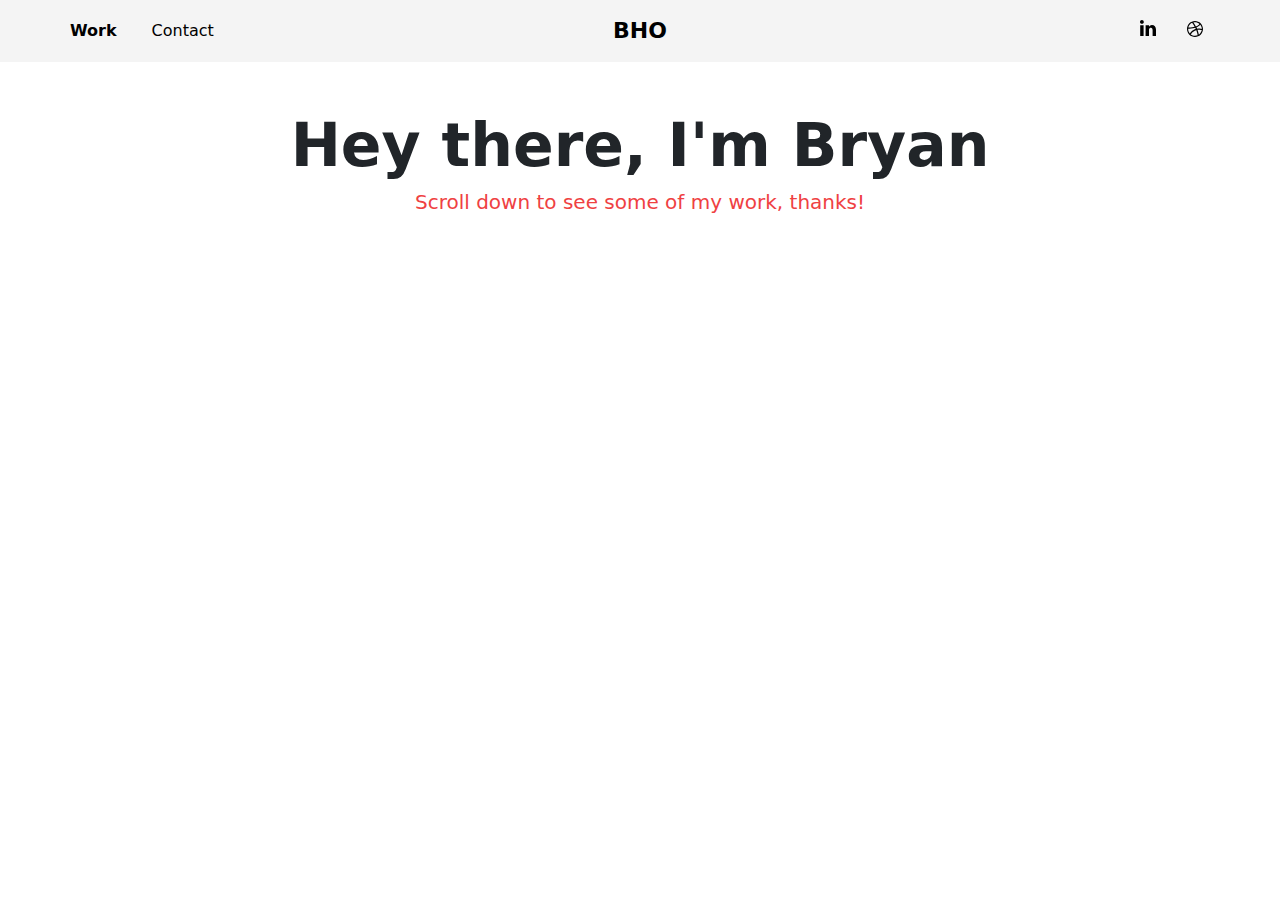
==== index.html @ 5126e373 "Initial framework of a page" ====
<!doctype html>
<html lang="en">
	<head>
		<meta charset="utf-8">
		<meta name="viewport" content="width=device-width, initial-scale=1">

		<link href="css/bootstrap.min.css" rel="stylesheet">
		<link href="css/main.css" rel="stylesheet">

		<title>Bryan Ho, Graphic Designer/Illustrator</title>
	</head>
	<body>
		<header>
			<div class="container">
				<div class="row">
					<div class="col page-links">
						<nav class="nav">
							<a class="nav-link active" href="/">Work</a>
							<a class="nav-link" href="#">Contact</a>
						</nav>
					</div>

					<div class="col logo-head">
						<div class="nav">
							<a class="nav-link" href="/">BHO</a>
						</div>
					</div>

					<div class="col social-networks">
						<div>
							<a alt="LinkedIn" href="https://www.linkedin.com/in/bryan-h0" target="_blank">
								<div class="icon">
									<svg version="1.1" id="Layer_1" xmlns="http://www.w3.org/2000/svg" xmlns:xlink="http://www.w3.org/1999/xlink" viewBox="0 0 30 24" xml:space="preserve">
										<path id="path-1_24_" d="M19.6,19v-5.8c0-1.4-0.5-2.4-1.7-2.4c-1,0-1.5,0.7-1.8,1.3C16,12.3,16,12.6,16,13v6h-3.4 c0,0,0.1-9.8,0-10.8H16v1.5c0,0,0,0,0,0h0v0C16.4,9,17.2,7.9,19,7.9c2.3,0,4,1.5,4,4.9V19H19.6z M8.9,6.7L8.9,6.7 C7.7,6.7,7,5.9,7,4.9C7,3.8,7.8,3,8.9,3s1.9,0.8,1.9,1.9C10.9,5.9,10.1,6.7,8.9,6.7z M10.6,19H7.2V8.2h3.4V19z"></path>
									</svg>
								</div>
							</a>
							<a alt="Dribbble" href="https://dribbble.com/thebryanho" target="_blank">
								<div class="icon">
									<svg xmlns="http://www.w3.org/2000/svg" xmlns:xlink="http://www.w3.org/1999/xlink" version="1.1" id="Layer_1" x="0px" y="0px" viewBox="0 0 30 24" xml:space="preserve">
										<path d="M15 20c-4.41 0-8-3.59-8-8s3.59-8 8-8c4.41 0 8 3.6 8 8S19.41 20 15 20L15 20z M21.75 13.1 c-0.23-0.07-2.12-0.64-4.26-0.29c0.89 2.5 1.3 4.5 1.3 4.87C20.35 16.6 21.4 15 21.8 13.1L21.75 13.1z M17.67 18.3 c-0.1-0.6-0.5-2.69-1.46-5.18c-0.02 0-0.03 0.01-0.05 0.01c-3.85 1.34-5.24 4.02-5.36 4.27c1.16 0.9 2.6 1.4 4.2 1.4 C15.95 18.8 16.9 18.6 17.7 18.3L17.67 18.3z M9.92 16.58c0.15-0.27 2.03-3.37 5.55-4.51c0.09-0.03 0.18-0.06 0.27-0.08 c-0.17-0.39-0.36-0.78-0.55-1.16c-3.41 1.02-6.72 0.98-7.02 0.97c0 0.1 0 0.1 0 0.21C8.17 13.8 8.8 15.4 9.9 16.58L9.92 16.6 z M8.31 10.61c0.31 0 3.1 0 6.32-0.83c-1.13-2.01-2.35-3.7-2.53-3.95C10.18 6.7 8.8 8.5 8.3 10.61L8.31 10.61z M13.4 5.4 c0.19 0.2 1.4 1.9 2.5 4c2.43-0.91 3.46-2.29 3.58-2.47C18.32 5.8 16.7 5.2 15 5.18C14.45 5.2 13.9 5.2 13.4 5.4 L13.4 5.37z M20.29 7.69c-0.14 0.19-1.29 1.66-3.82 2.69c0.16 0.3 0.3 0.7 0.5 0.99c0.05 0.1 0.1 0.2 0.1 0.3 c2.27-0.29 4.5 0.2 4.8 0.22C21.82 10.3 21.2 8.8 20.3 7.69L20.29 7.69z"></path>
									</svg>
								</div>
							</a>
						</div>
					</div>
				</div>
			</div>
		</header>

		<div class="hero">
			<h2>Hey there, I'm Bryan</h2>

			<p>Scroll down to see some of my work, thanks!</p>
		</div>
	</body>
</html>
---- css/main.css ----
/* ---------- Heading ---------- */

header {
	background-color: rgb(244, 244, 244);
	padding: 8px 3%;
}

header a {
	color: black;
}

header a:hover {
	color: rgb(239, 65, 66);
}

header a.active {
	font-weight: bold;
}

header a.active:hover {
	color: rgb(0, 0, 0);
}

header .page-links {
	padding: 0;
}

header .page-links .nav-link {
	padding: 11px 35px 11px 0;
}

header .logo-head {
	text-align: center;
}

header .logo-head a {
	font-size: 22px;
	font-weight: bold;
	line-height: 30px;
	margin: 0 auto;
}

header .social-networks {
	text-align: right;
	padding: 8px 0;
}

header .social-networks a {
	text-decoration: none;
	padding-left: 12px;
}

header .social-networks a:hover {
}

header .social-networks a:hover .icon {
	fill: rgb(255, 255, 255);
}


/* ---------- Icon ---------- */

.icon {
	fill: rgb(0, 0, 0);
	display: inline-block;
	height: 30px;
	width: 30px;
	border-radius: 17px;
}

a:hover .icon {
	background-color: rgb(239, 65, 66);
}

a:hover .icon svg {
	fill: rgb(255, 255, 255);
}

.hero {
	margin: 3em;
}

.hero h2 {
	font-size: 60px;
	font-weight: bold;
	text-align: center;
	line-height: 70px;
}

.hero p {
	color: rgb(239, 65, 66);
	font-size: 20px;
	line-height: 28px;
	text-align: center;
}
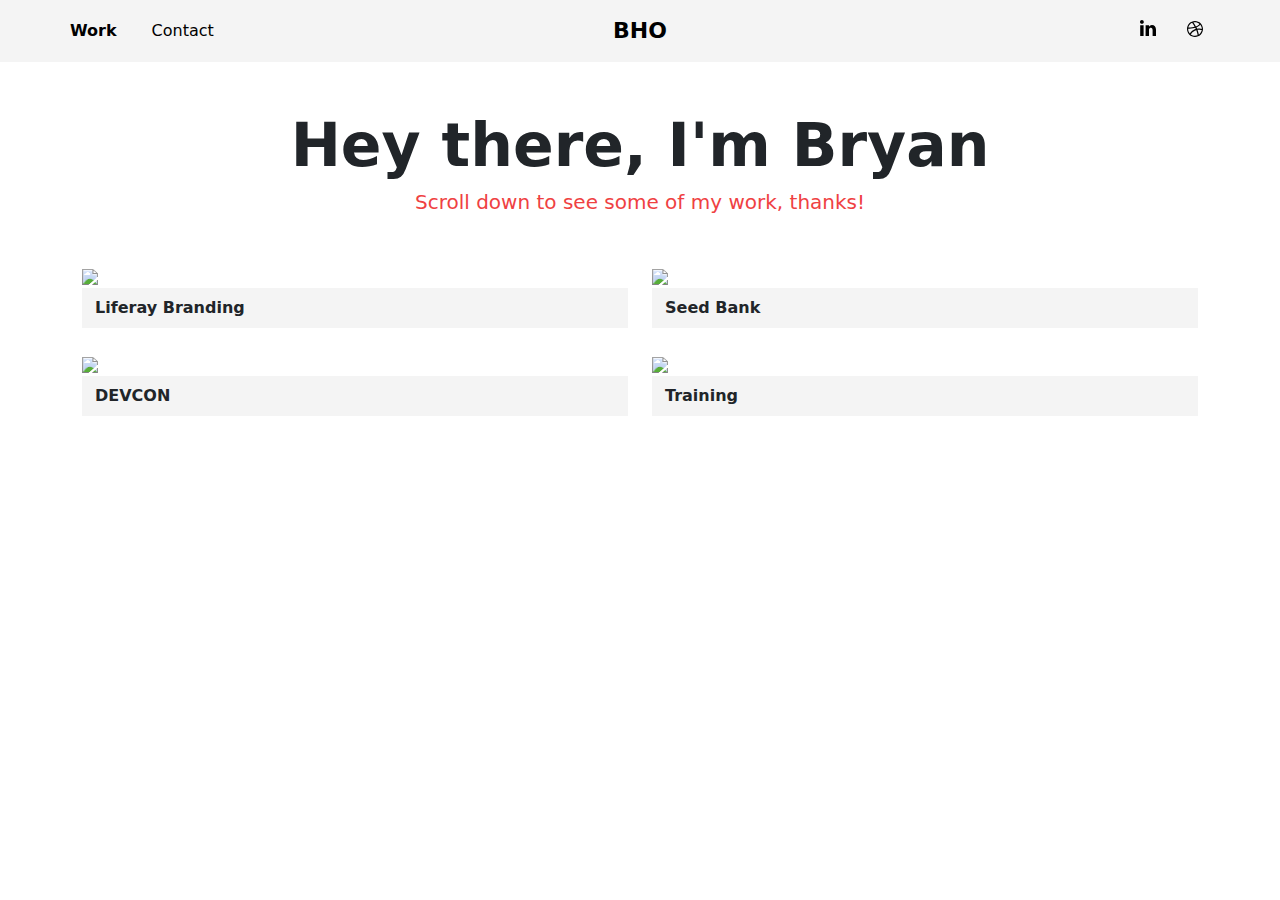
==== commit 4c7224b5: "Front-page portfolio nav section" ====
--- a/index.html
+++ b/index.html
@@ -3,6 +3,8 @@
 	<head>
 		<meta charset="utf-8">
 		<meta name="viewport" content="width=device-width, initial-scale=1">
+
+		<link href="favicon.ico" rel="shortcut icon" type="image/png">
 
 		<link href="css/bootstrap.min.css" rel="stylesheet">
 		<link href="css/main.css" rel="stylesheet">
@@ -53,5 +55,37 @@
 
 			<p>Scroll down to see some of my work, thanks!</p>
 		</div>
+
+		<div class="portfolio container">
+			<div class="row">
+				<div class="col">
+					<div class="portfolio-item">
+						<img src="images/liferay_branding/liferay_branding_thumb.png">
+
+						<span class="name">Liferay Branding</span>
+					</div>
+
+					<div class="portfolio-item">
+						<img src="images/devcon/devcon_thumb.png">
+
+						<span class="name">DEVCON</span>
+					</div>
+				</div>
+
+				<div class="col">
+					<div class="portfolio-item">
+						<img src="images/seed_bank/seed_bank_thumb.jpg">
+
+						<span class="name">Seed Bank</span>
+					</div>
+
+					<div class="portfolio-item">
+						<img src="images/training/training_thumb.png">
+
+						<span class="name">Training</span>
+					</div>
+				</div>
+			</div>
+		</div>
 	</body>
 </html>--- a/css/main.css
+++ b/css/main.css
@@ -78,6 +78,9 @@
 	fill: rgb(255, 255, 255);
 }
 
+
+/* ---------- Hero ---------- */
+
 .hero {
 	margin: 3em;
 }
@@ -94,4 +97,22 @@
 	font-size: 20px;
 	line-height: 28px;
 	text-align: center;
-}+}
+
+
+/* ---------- Portfolio ---------- */
+
+.portfolio .portfolio-item {
+	margin-bottom: 1.5em;
+}
+
+.portfolio .portfolio-item img {
+	width: 100%;
+}
+
+.portfolio .portfolio-item span {
+	background: rgb(244, 244, 244);
+	display: block;
+	font-weight: bold;
+	padding: 8px 13px;
+}
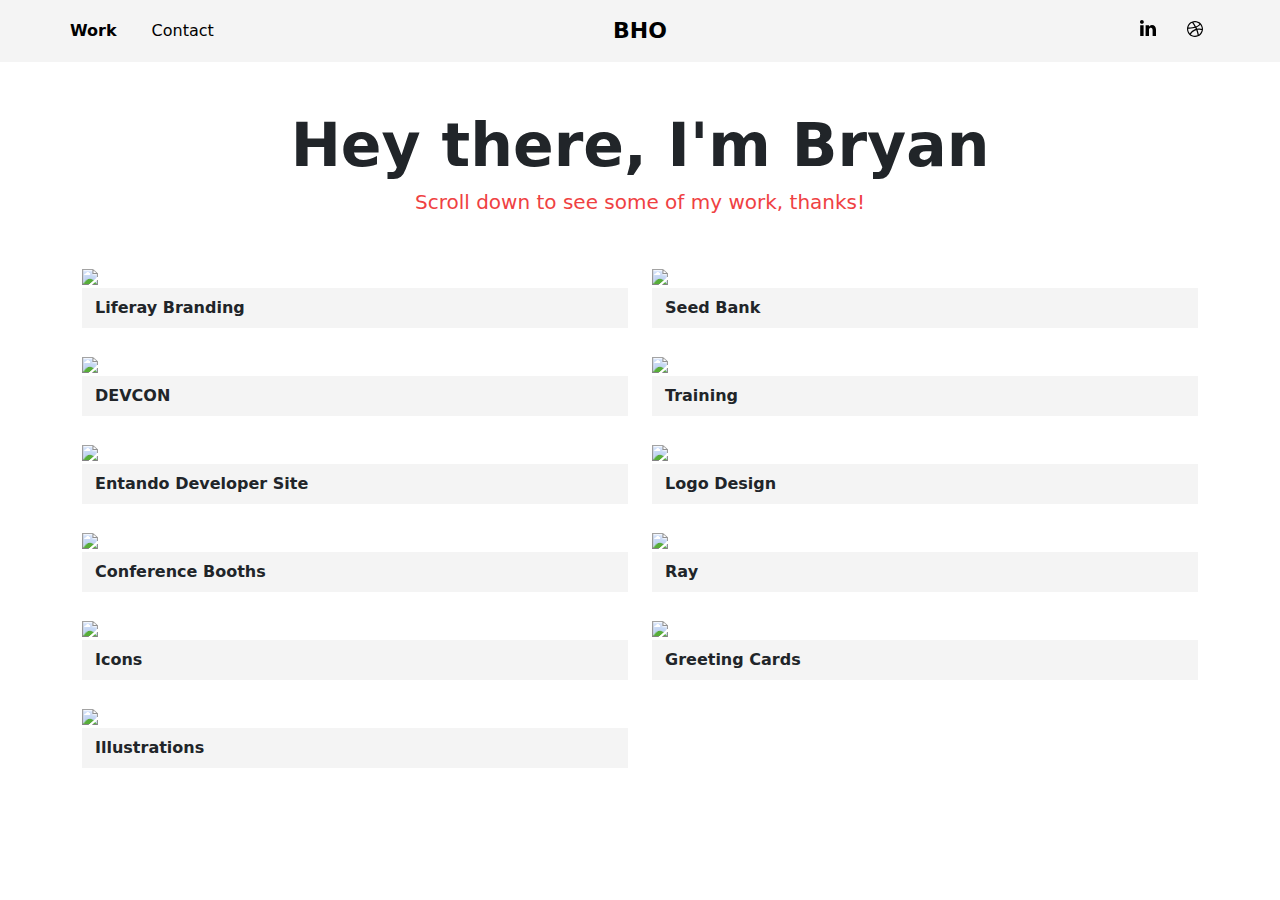
==== commit cb72584b: "Add remaining portfolio items" ====
--- a/index.html
+++ b/index.html
@@ -70,6 +70,30 @@
 
 						<span class="name">DEVCON</span>
 					</div>
+
+					<div class="portfolio-item">
+						<img src="images/entando_dev_site/entando_dev_site_thumb.png">
+
+						<span class="name">Entando Developer Site</span>
+					</div>
+
+					<div class="portfolio-item">
+						<img src="images/conference_booths/conference_booths_thumb.png">
+
+						<span class="name">Conference Booths</span>
+					</div>
+
+					<div class="portfolio-item">
+						<img src="images/icons/icons_thumb.png">
+
+						<span class="name">Icons</span>
+					</div>
+
+					<div class="portfolio-item">
+						<img src="images/illustrations/illustrations_thumb.png">
+
+						<span class="name">Illustrations</span>
+					</div>
 				</div>
 
 				<div class="col">
@@ -84,6 +108,24 @@
 
 						<span class="name">Training</span>
 					</div>
+
+					<div class="portfolio-item">
+						<img src="images/logo/logo_thumb.png">
+
+						<span class="name">Logo Design</span>
+					</div>
+
+					<div class="portfolio-item">
+						<img src="images/ray/ray_thumb.png">
+
+						<span class="name">Ray</span>
+					</div>
+
+					<div class="portfolio-item">
+						<img src="images/greeting_cards/greeting_cards_thumb.png">
+
+						<span class="name">Greeting Cards</span>
+					</div>
 				</div>
 			</div>
 		</div>
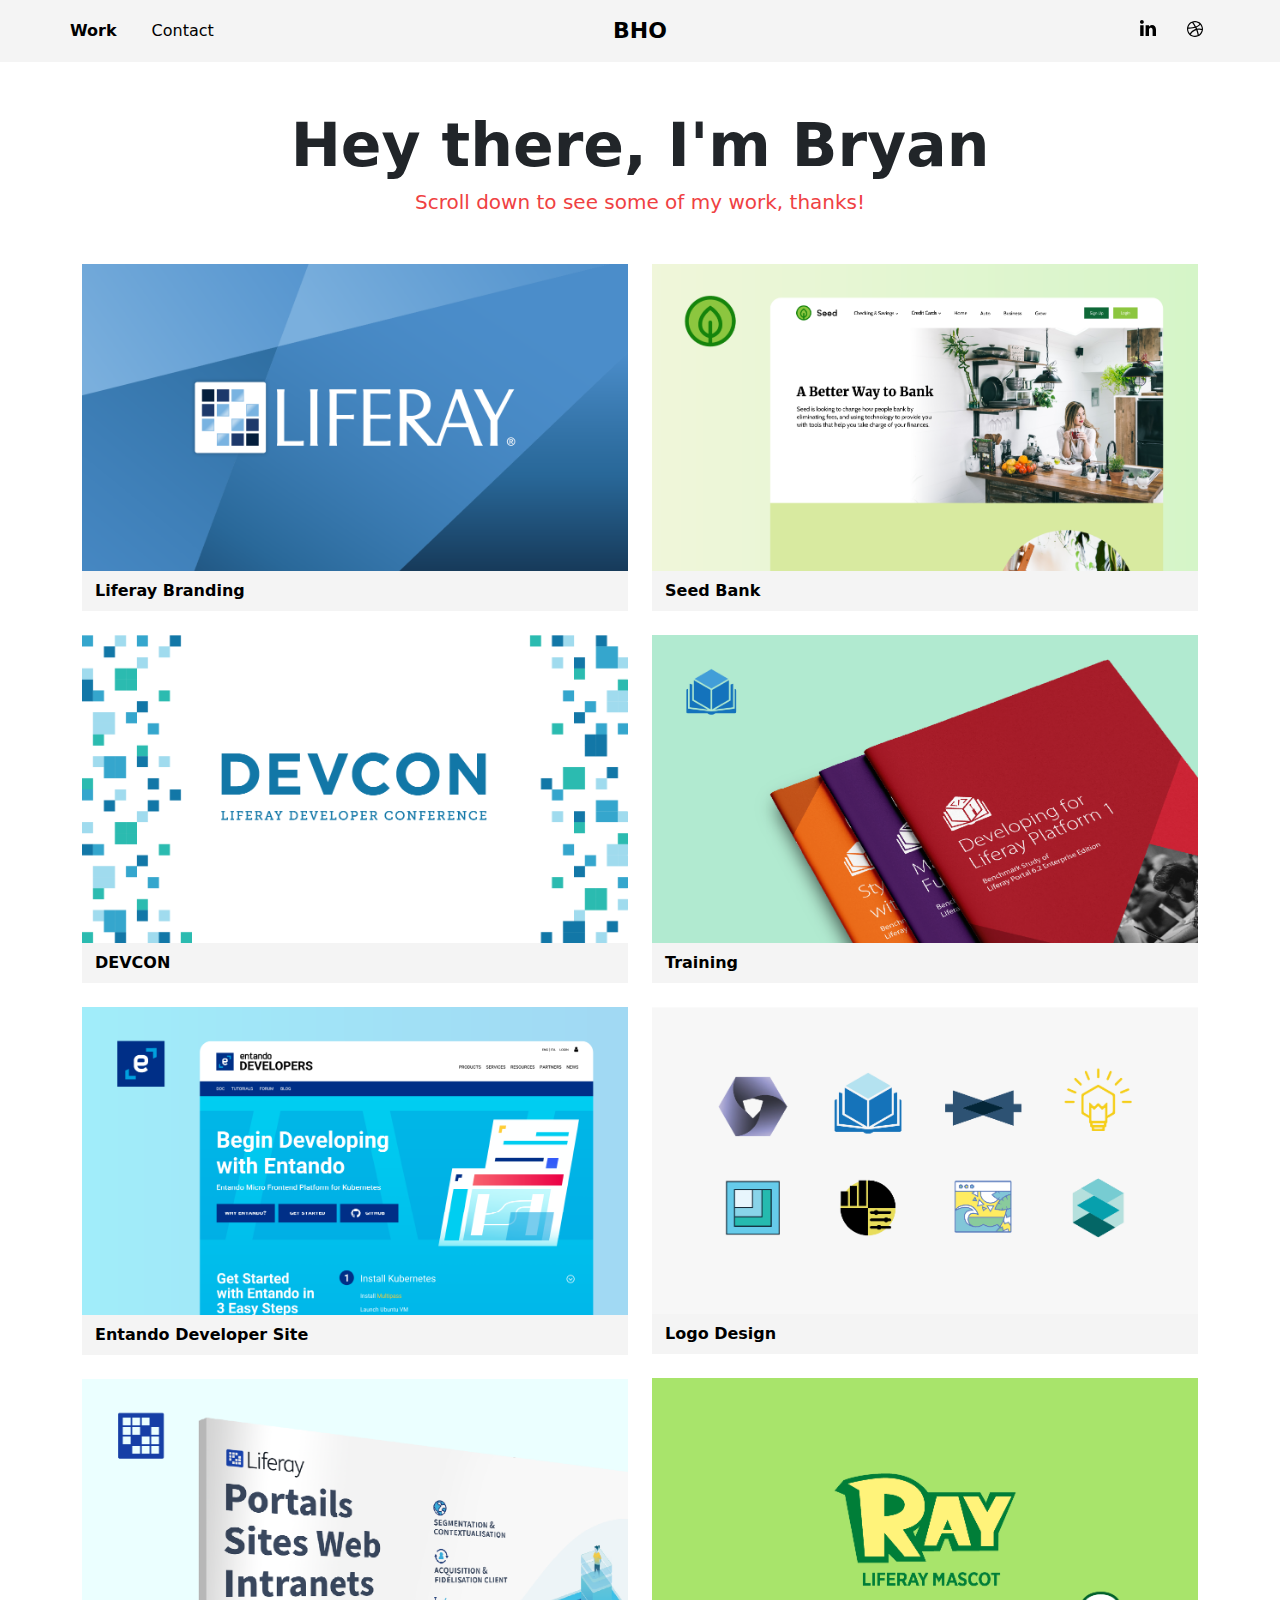
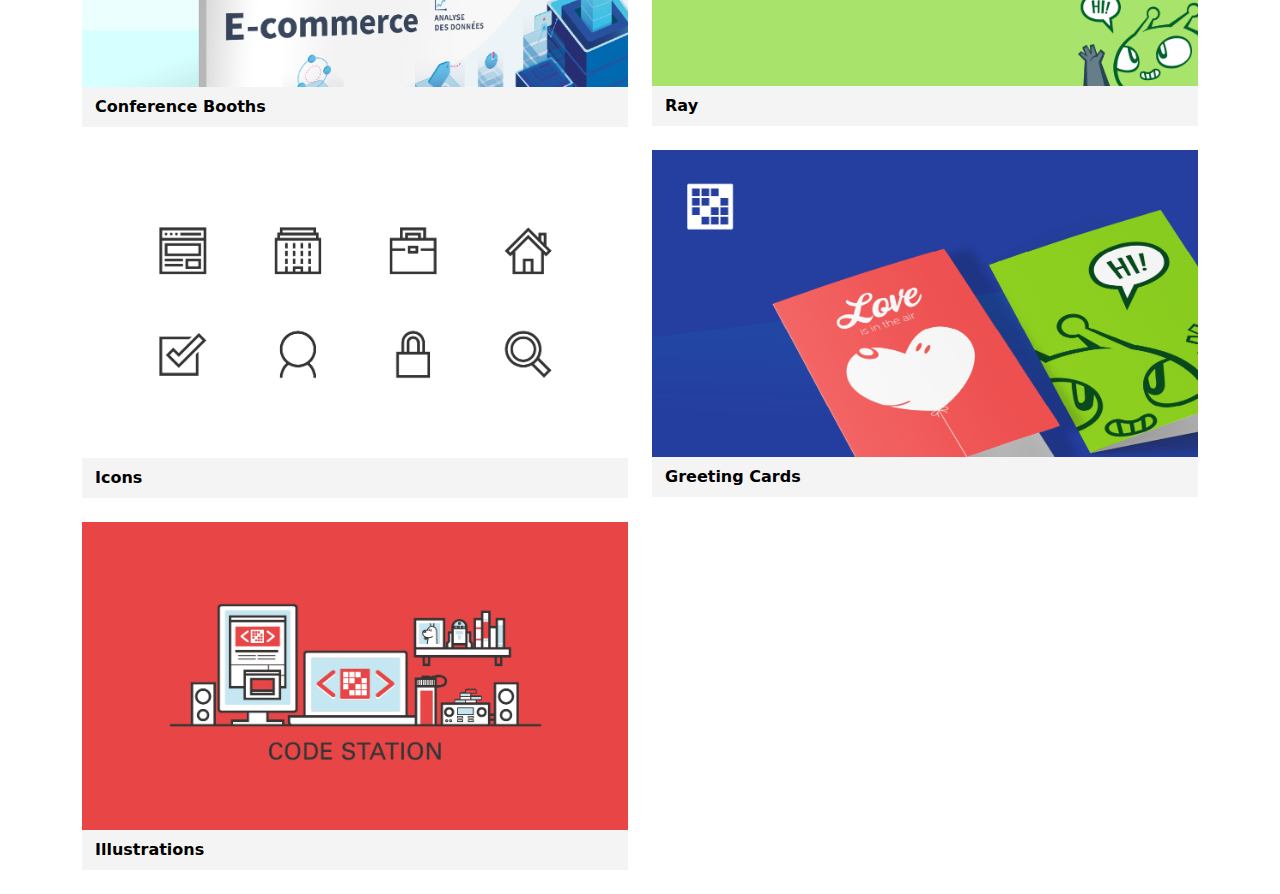
==== commit b9e3ebef: "Add thumbnails" ====
--- a/index.html
+++ b/index.html
@@ -60,71 +60,93 @@
 			<div class="row">
 				<div class="col">
 					<div class="portfolio-item">
-						<img src="images/liferay_branding/liferay_branding_thumb.png">
+						<a href="liferay_branding.html">
+							<img src="images/liferay_branding/liferay_branding_thumb.png">
 
-						<span class="name">Liferay Branding</span>
+							<span class="name">Liferay Branding</span>
+						</a>
 					</div>
 
 					<div class="portfolio-item">
-						<img src="images/devcon/devcon_thumb.png">
+						<a href="devcon.html">
+							<img src="images/devcon/devcon_thumb.png">
 
-						<span class="name">DEVCON</span>
+							<span class="name">DEVCON</span>
+						</a>
 					</div>
 
 					<div class="portfolio-item">
-						<img src="images/entando_dev_site/entando_dev_site_thumb.png">
+						<a href="entando_dev_site.html">
+							<img src="images/entando_dev_site/entando_dev_site_thumb.png">
 
-						<span class="name">Entando Developer Site</span>
+							<span class="name">Entando Developer Site</span>
+						</a>
 					</div>
 
 					<div class="portfolio-item">
-						<img src="images/conference_booths/conference_booths_thumb.png">
+						<a href="conference_booths.html">
+							<img src="images/conference_booths/conference_booth_thumb.png">
 
-						<span class="name">Conference Booths</span>
+							<span class="name">Conference Booths</span>
+						</a>
 					</div>
 
 					<div class="portfolio-item">
-						<img src="images/icons/icons_thumb.png">
+						<a href="icons.html">
+							<img src="images/icons/icons_thumb.png">
 
-						<span class="name">Icons</span>
+							<span class="name">Icons</span>
+						</a>
 					</div>
 
 					<div class="portfolio-item">
-						<img src="images/illustrations/illustrations_thumb.png">
+						<a href="illustrations.html">
+							<img src="images/illustrations/illustrations_thumb.png">
 
-						<span class="name">Illustrations</span>
+							<span class="name">Illustrations</span>
+						</a>
 					</div>
 				</div>
 
 				<div class="col">
 					<div class="portfolio-item">
-						<img src="images/seed_bank/seed_bank_thumb.jpg">
+						<a href="seed_bank.html">
+							<img src="images/seed_bank/seed_bank_thumb.png">
 
-						<span class="name">Seed Bank</span>
+							<span class="name">Seed Bank</span>
+						</a>
 					</div>
 
 					<div class="portfolio-item">
-						<img src="images/training/training_thumb.png">
+						<a href="training.html">
+							<img src="images/training/training_thumb.png">
 
-						<span class="name">Training</span>
+							<span class="name">Training</span>
+						</a>
 					</div>
 
 					<div class="portfolio-item">
-						<img src="images/logo/logo_thumb.png">
+						<a href="logo.html">
+							<img src="images/logo/logo_thumb.png">
 
-						<span class="name">Logo Design</span>
+							<span class="name">Logo Design</span>
+						</a>
 					</div>
 
 					<div class="portfolio-item">
-						<img src="images/ray/ray_thumb.png">
+						<a href="ray.html">
+							<img src="images/ray/ray_thumb.png">
 
-						<span class="name">Ray</span>
+							<span class="name">Ray</span>
+						</a>
 					</div>
 
 					<div class="portfolio-item">
-						<img src="images/greeting_cards/greeting_cards_thumb.png">
+						<a href="greeting_cards.html">
+							<img src="images/greeting_cards/greeting_cards_thumb.png">
 
-						<span class="name">Greeting Cards</span>
+							<span class="name">Greeting Cards</span>
+						</a>
 					</div>
 				</div>
 			</div>
--- a/css/main.css
+++ b/css/main.css
@@ -106,6 +106,16 @@
 	margin-bottom: 1.5em;
 }
 
+.portfolio .portfolio-item a {
+	color: rgb(0,0,0);
+	text-decoration: none;
+}
+
+.portfolio .portfolio-item a:hover {
+	color: rgb(239, 65, 66);
+	text-decoration: underline;
+}
+
 .portfolio .portfolio-item img {
 	width: 100%;
 }
@@ -116,3 +126,7 @@
 	font-weight: bold;
 	padding: 8px 13px;
 }
+
+.portfolio-project img {
+	width: 100%;
+}
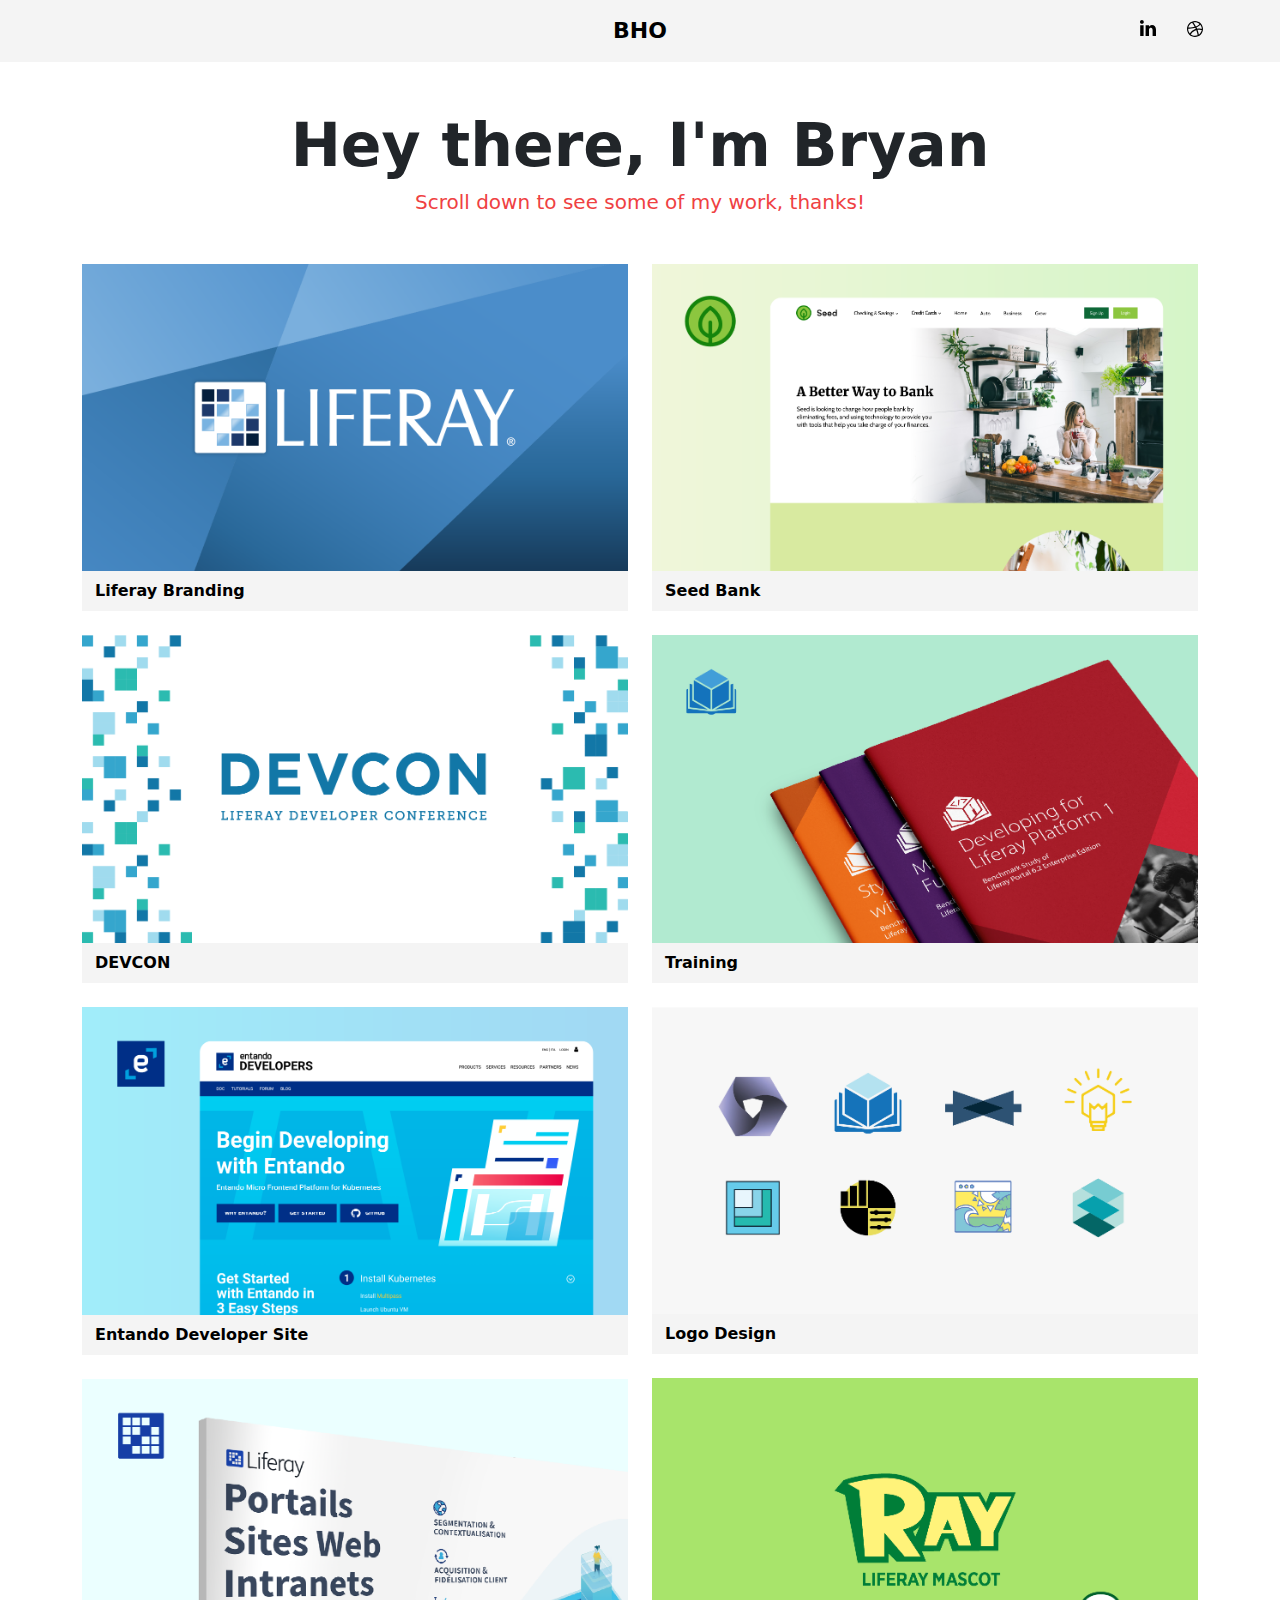
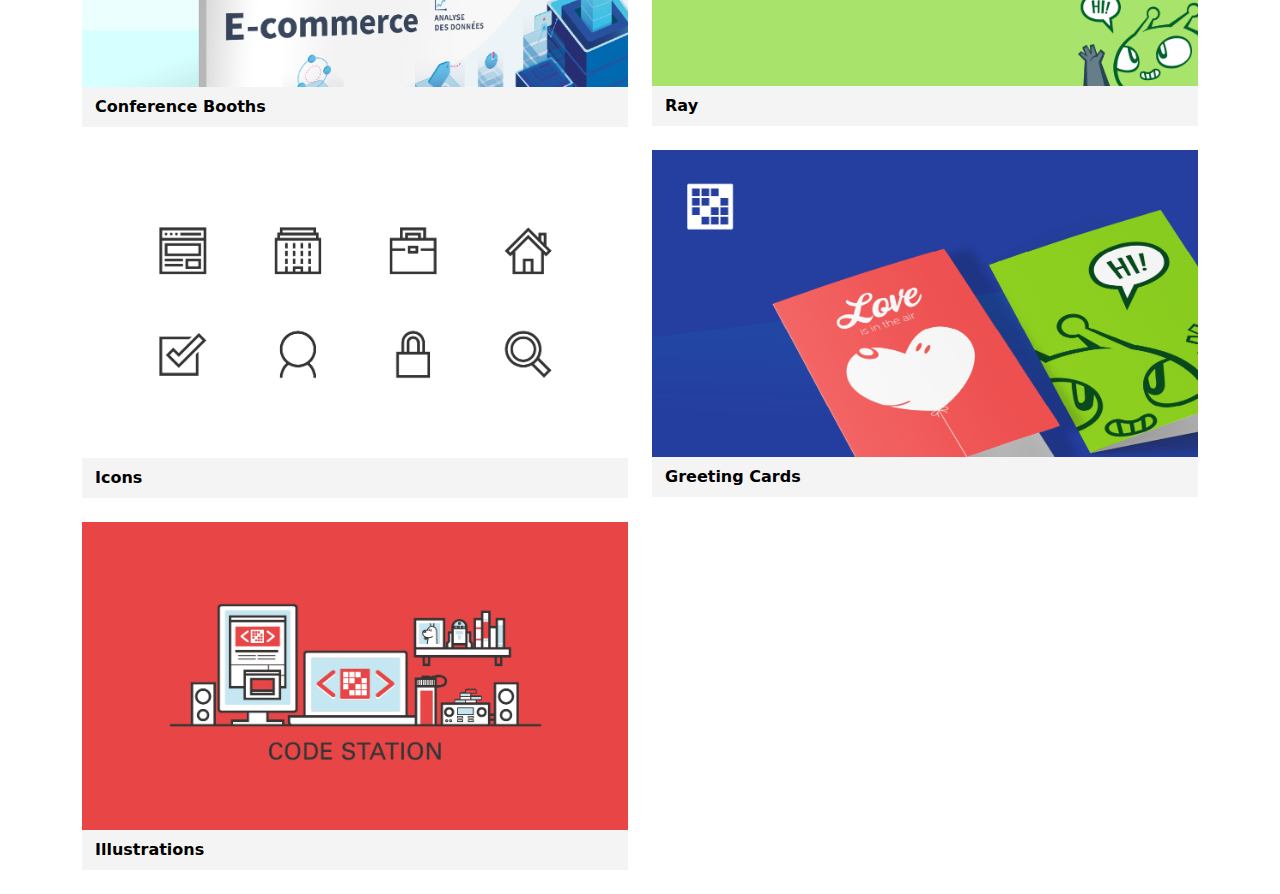
==== commit e6b7d444: "Rename files" ====
--- a/index.html
+++ b/index.html
@@ -85,7 +85,7 @@
 
 					<div class="portfolio-item">
 						<a href="conference_booths.html">
-							<img src="images/conference_booths/conference_booth_thumb.png">
+							<img src="images/conference_booths/conference_booths_thumb.png">
 
 							<span class="name">Conference Booths</span>
 						</a>
--- a/css/main.css
+++ b/css/main.css
@@ -25,6 +25,7 @@
 
 header .page-links {
 	padding: 0;
+	text-indent: -9999em;
 }
 
 header .page-links .nav-link {
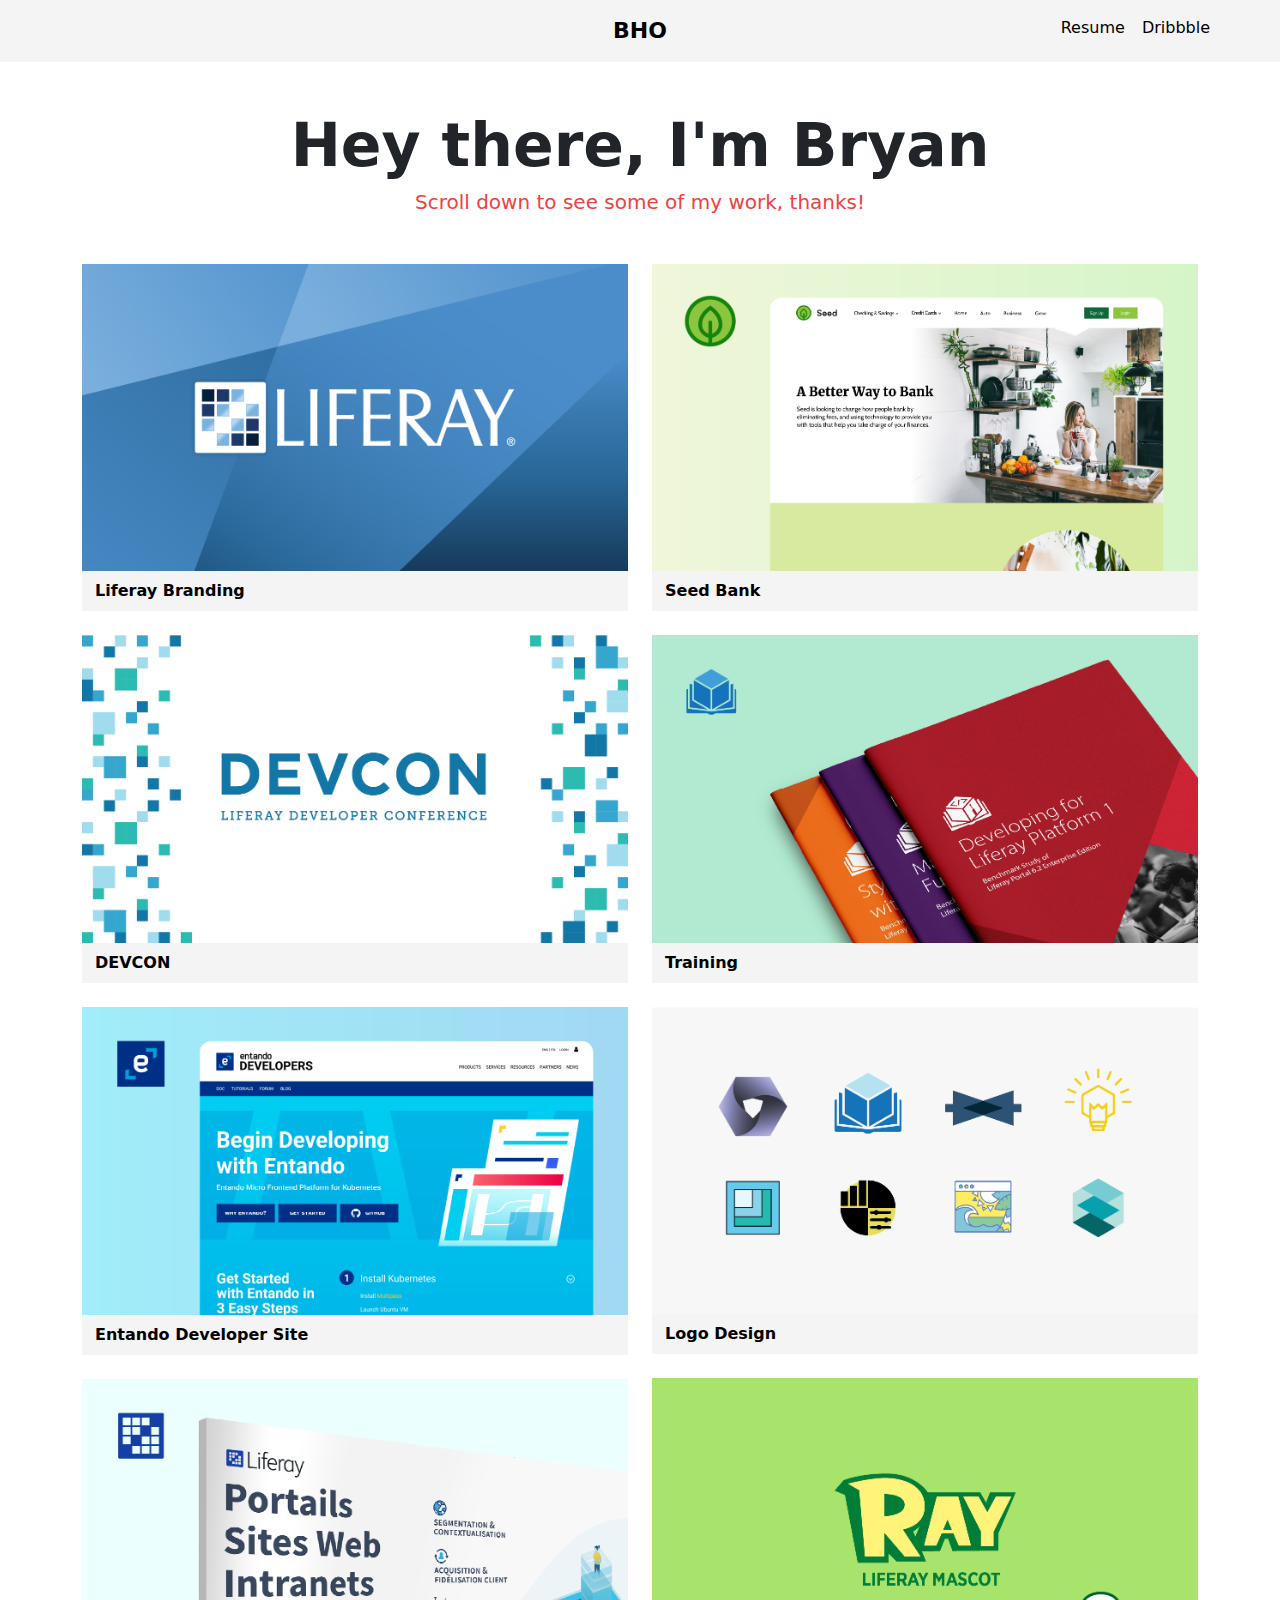
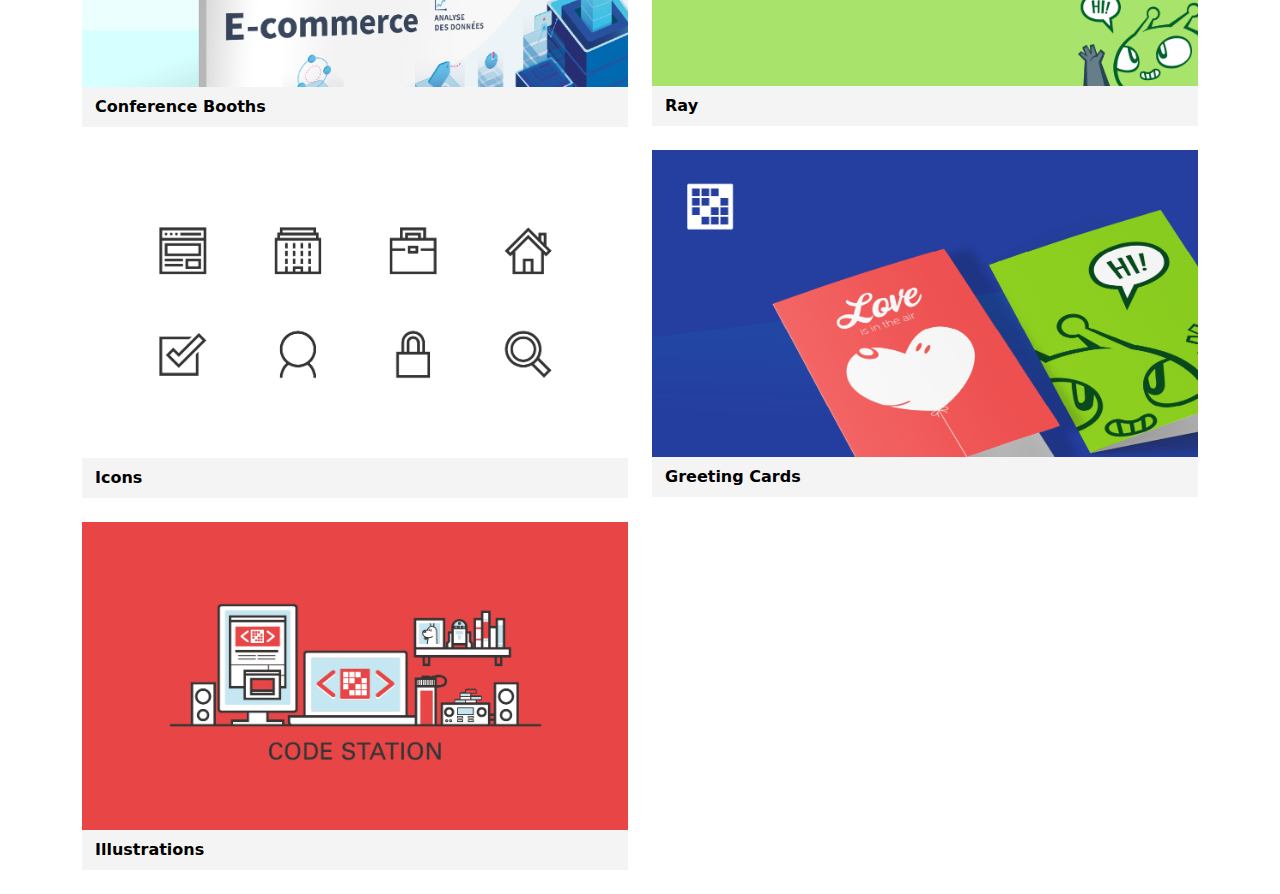
==== commit 22363156: "Add Resume to nav bar" ====
--- a/index.html
+++ b/index.html
@@ -30,19 +30,11 @@
 
 					<div class="col social-networks">
 						<div>
-							<a alt="LinkedIn" href="https://www.linkedin.com/in/bryan-h0" target="_blank">
-								<div class="icon">
-									<svg version="1.1" id="Layer_1" xmlns="http://www.w3.org/2000/svg" xmlns:xlink="http://www.w3.org/1999/xlink" viewBox="0 0 30 24" xml:space="preserve">
-										<path id="path-1_24_" d="M19.6,19v-5.8c0-1.4-0.5-2.4-1.7-2.4c-1,0-1.5,0.7-1.8,1.3C16,12.3,16,12.6,16,13v6h-3.4 c0,0,0.1-9.8,0-10.8H16v1.5c0,0,0,0,0,0h0v0C16.4,9,17.2,7.9,19,7.9c2.3,0,4,1.5,4,4.9V19H19.6z M8.9,6.7L8.9,6.7 C7.7,6.7,7,5.9,7,4.9C7,3.8,7.8,3,8.9,3s1.9,0.8,1.9,1.9C10.9,5.9,10.1,6.7,8.9,6.7z M10.6,19H7.2V8.2h3.4V19z"></path>
-									</svg>
-								</div>
+							<a href="bryan_ho_resume.pdf">
+								Resume
 							</a>
-							<a alt="Dribbble" href="https://dribbble.com/thebryanho" target="_blank">
-								<div class="icon">
-									<svg xmlns="http://www.w3.org/2000/svg" xmlns:xlink="http://www.w3.org/1999/xlink" version="1.1" id="Layer_1" x="0px" y="0px" viewBox="0 0 30 24" xml:space="preserve">
-										<path d="M15 20c-4.41 0-8-3.59-8-8s3.59-8 8-8c4.41 0 8 3.6 8 8S19.41 20 15 20L15 20z M21.75 13.1 c-0.23-0.07-2.12-0.64-4.26-0.29c0.89 2.5 1.3 4.5 1.3 4.87C20.35 16.6 21.4 15 21.8 13.1L21.75 13.1z M17.67 18.3 c-0.1-0.6-0.5-2.69-1.46-5.18c-0.02 0-0.03 0.01-0.05 0.01c-3.85 1.34-5.24 4.02-5.36 4.27c1.16 0.9 2.6 1.4 4.2 1.4 C15.95 18.8 16.9 18.6 17.7 18.3L17.67 18.3z M9.92 16.58c0.15-0.27 2.03-3.37 5.55-4.51c0.09-0.03 0.18-0.06 0.27-0.08 c-0.17-0.39-0.36-0.78-0.55-1.16c-3.41 1.02-6.72 0.98-7.02 0.97c0 0.1 0 0.1 0 0.21C8.17 13.8 8.8 15.4 9.9 16.58L9.92 16.6 z M8.31 10.61c0.31 0 3.1 0 6.32-0.83c-1.13-2.01-2.35-3.7-2.53-3.95C10.18 6.7 8.8 8.5 8.3 10.61L8.31 10.61z M13.4 5.4 c0.19 0.2 1.4 1.9 2.5 4c2.43-0.91 3.46-2.29 3.58-2.47C18.32 5.8 16.7 5.2 15 5.18C14.45 5.2 13.9 5.2 13.4 5.4 L13.4 5.37z M20.29 7.69c-0.14 0.19-1.29 1.66-3.82 2.69c0.16 0.3 0.3 0.7 0.5 0.99c0.05 0.1 0.1 0.2 0.1 0.3 c2.27-0.29 4.5 0.2 4.8 0.22C21.82 10.3 21.2 8.8 20.3 7.69L20.29 7.69z"></path>
-									</svg>
-								</div>
+							<a href="https://dribbble.com/thebryanho" target="_blank">
+								Dribbble
 							</a>
 						</div>
 					</div>
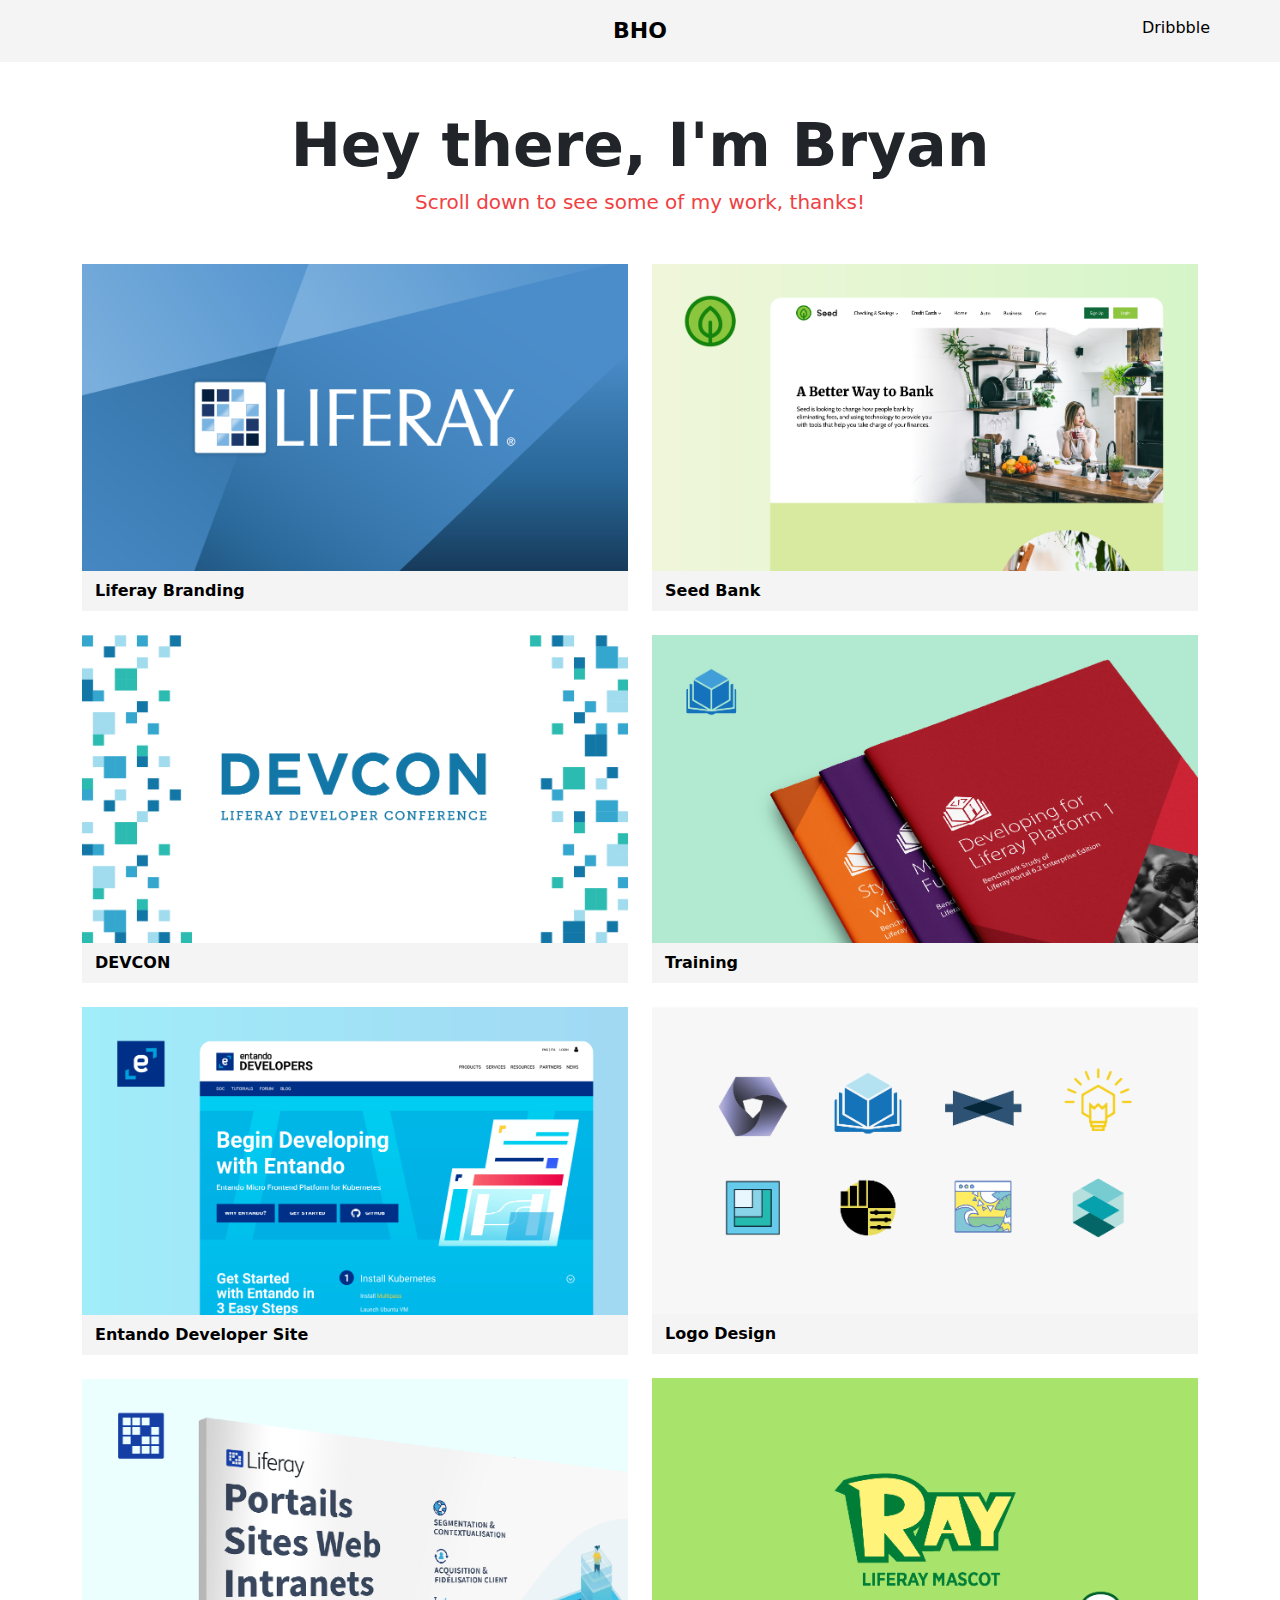
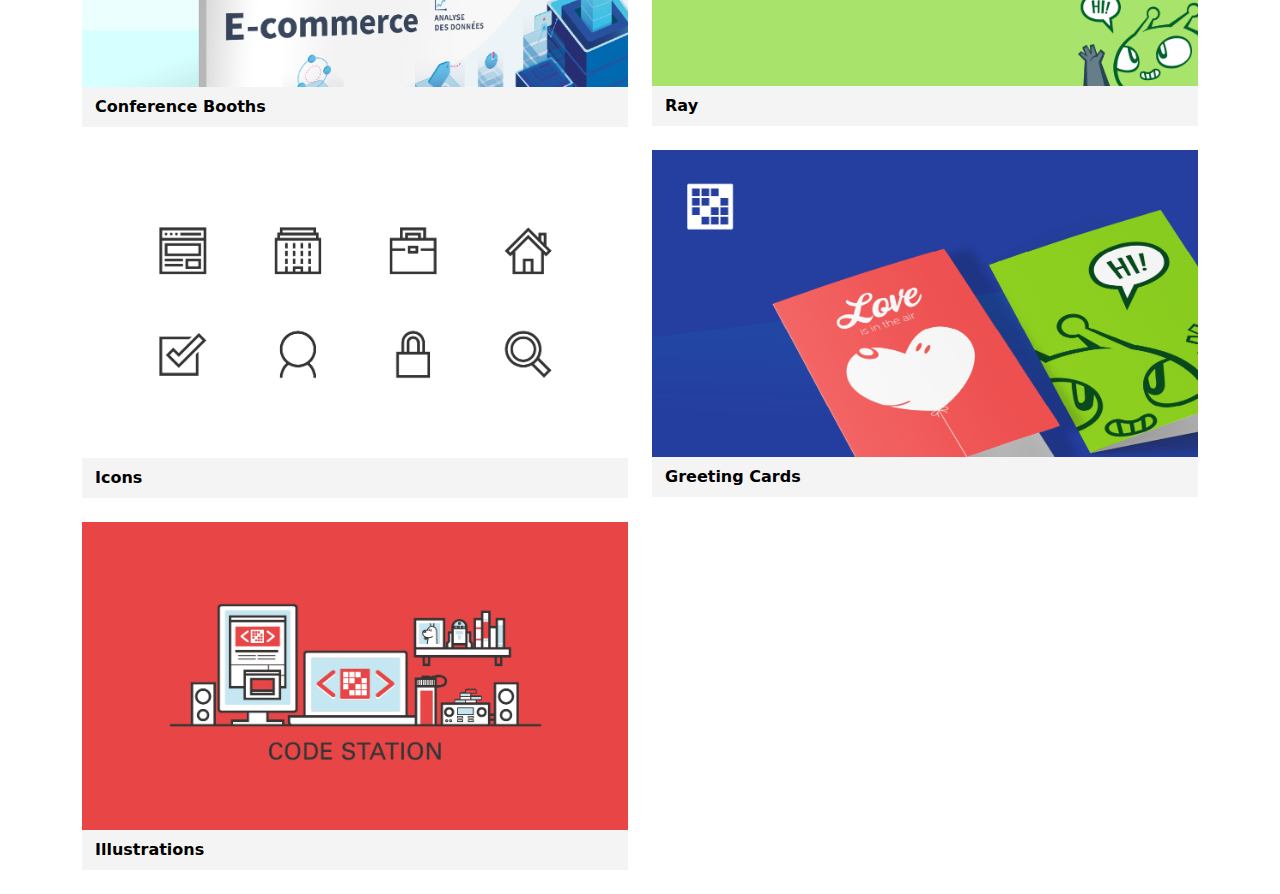
==== commit dbe3073e: "Remove resume" ====
--- a/index.html
+++ b/index.html
@@ -30,9 +30,6 @@
 
 					<div class="col social-networks">
 						<div>
-							<a href="bryan_ho_resume.pdf">
-								Resume
-							</a>
 							<a href="https://dribbble.com/thebryanho" target="_blank">
 								Dribbble
 							</a>
